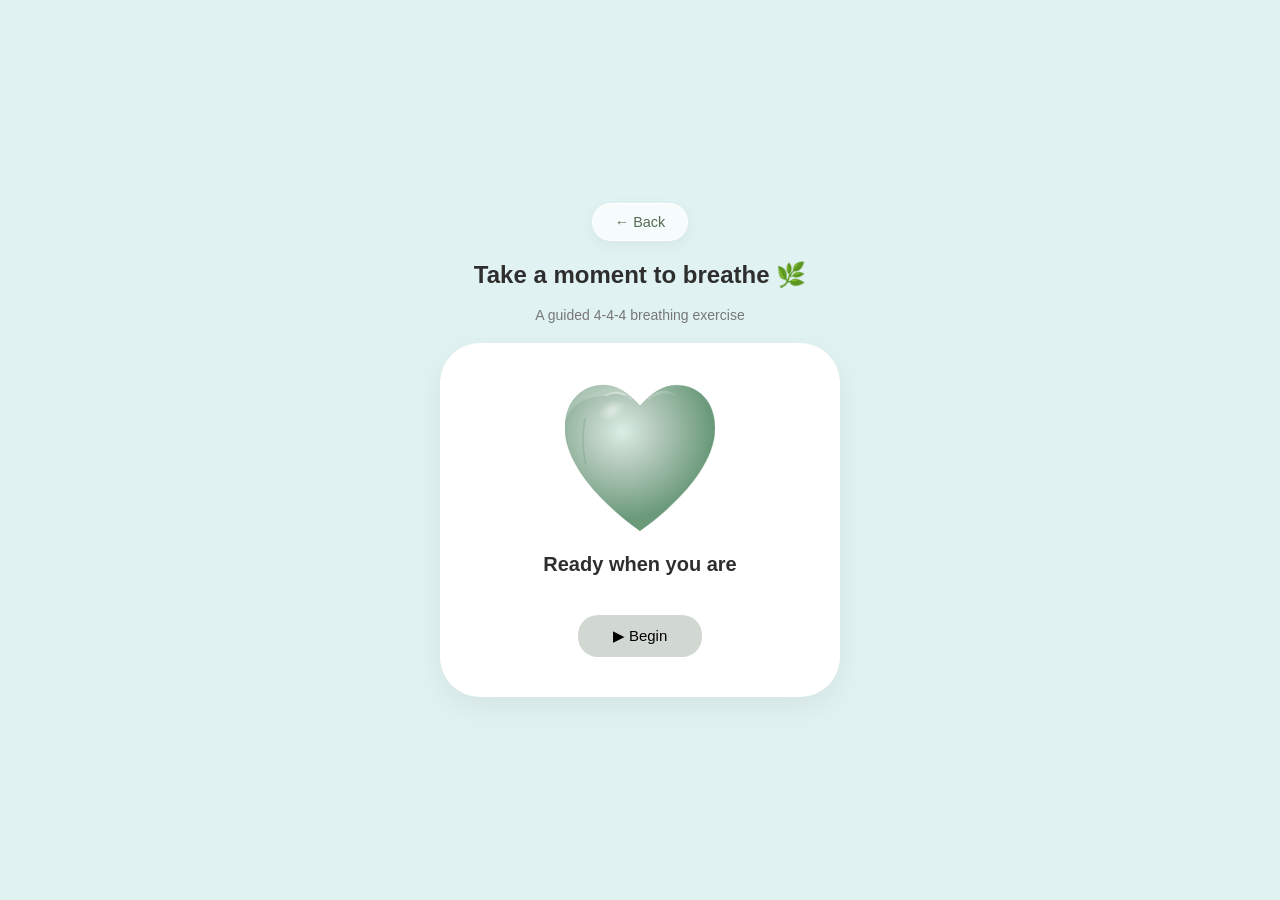
==== breathe.html @ 9f6242a8 "Add files via upload" ====
<!DOCTYPE html>
<html lang="en">
<head>
    <link rel="stylesheet" href="bottomnav.css">
    <meta charset="UTF-8">
    <meta name="viewport" content="width=device-width, initial-scale=1.0">
    <title>Breathe | Solace</title>
    <style>
        * { margin: 0; padding: 0; box-sizing: border-box; }

        body {
            font-family: 'Poppins', sans-serif;
            background-color: #E0F2F1;
        }

        .breathe-container {
            display: flex;
            flex-direction: column;
            align-items: center;
            justify-content: center;
            min-height: 100vh;
            padding: 20px;
        }

       .top-nav {
    display: flex;
    justify-content: center;
    width: 100%;
    max-width: 400px;
    margin-bottom: 20px;
}
        .back-btn {
            display: inline-flex;
            align-items: center;
            justify-content: center;
            background: rgba(255, 255, 255, 0.7);
            backdrop-filter: blur(8px);
            -webkit-backdrop-filter: blur(8px);
            color: #556B55;
            padding: 10px 22px;
            border-radius: 50px;
            border: 1px solid rgba(255, 255, 255, 0.8);
            font-family: 'Poppins', sans-serif;
            font-size: 0.9rem;
            font-weight: 500;
            text-decoration: none;
            box-shadow: 0 4px 15px rgba(0, 0, 0, 0.05);
            transition: all 0.3s ease;
        }

        .back-btn:hover {
            background: white;
            transform: translateX(-5px);
            box-shadow: 0 6px 20px rgba(0, 0, 0, 0.1);
        }

        .breathe-header {
            text-align: center;
            margin-bottom: 20px;
        }

        .breathe-header h1 {
            font-size: 24px;
            color: #2e2e2e;
        }

        .breathe-header p {
            font-size: 14px;
            color: #777;
        }

        .breathing-card {
            background: white;
            padding: 40px 20px;
            border-radius: 40px;
            width: 90%;
            max-width: 400px;
            display: flex;
            flex-direction: column;
            align-items: center;
            box-shadow: 0 10px 30px rgba(0,0,0,0.06);
        }

        .heart-wrapper {
            width: 150px;
            height: 150px;
            display: flex;
            justify-content: center;
            align-items: center;
            margin-bottom: 20px;
        }

        .heart-animate {
            width: 150px;
            height: 150px;
            display: flex;
            justify-content: center;
            align-items: center;
            transform-origin: 50% 50%;
        }

        .heart-svg {
            width: 100%;
            height: 100%;
            display: block;
        }

        @keyframes breatheHeart {
            0%   { transform: scale(1);    }
            33%  { transform: scale(1.35); }
            66%  { transform: scale(1.35); }
            100% { transform: scale(1);    }
        }

        .heart-active {
            animation: breatheHeart 12s ease-in-out infinite;
        }

        #instruction-text {
            font-size: 20px;
            color: #2e2e2e;
            margin-bottom: 10px;
            min-height: 32px;
        }

        .begin-btn {
            background: #D1D8D1;
            border: none;
            padding: 12px 35px;
            border-radius: 20px;
            font-family: 'Poppins', sans-serif;
            font-size: 15px;
            cursor: pointer;
            margin-top: 20px;
            transition: background 0.3s;
        }

        .begin-btn:hover {
            background: #B2C8BA;
            color: white;
        }
    </style>
</head>
<body>
    <div class="breathe-container">

        <nav class="top-nav">
            <a href="dashboard.html" class="back-btn">← Back</a>
        </nav>

        <header class="breathe-header">
            <h1>Take a moment to breathe 🌿</h1>
            <br>
            <p>A guided 4-4-4 breathing exercise</p>
        </header>

        <main class="breathing-card">
            <div class="heart-wrapper">
                <div id="breathingHeart" class="heart-animate">
                    <svg class="heart-svg" viewBox="48 30 204 198" xmlns="http://www.w3.org/2000/svg">
                        <defs>
                            <radialGradient id="heartGrad" cx="38%" cy="32%" r="60%">
                                <stop offset="0%" stop-color="#daeee3"/>
                                <stop offset="40%" stop-color="#B2C8BA"/>
                                <stop offset="100%" stop-color="#6a9a7a"/>
                            </radialGradient>
                            <radialGradient id="shineGrad" cx="50%" cy="50%" r="50%">
                                <stop offset="0%" stop-color="white" stop-opacity="0.7"/>
                                <stop offset="100%" stop-color="white" stop-opacity="0"/>
                            </radialGradient>
                        </defs>
                        <path d="M150,228 C150,228 48,160 48,88 C48,53 70,30 100,30 C118,30 134,40 150,58 C166,40 182,30 200,30 C230,30 252,53 252,88 C252,160 150,228 150,228 Z" fill="url(#heartGrad)"/>
                        <path d="M150,228 C150,228 48,160 48,88 C48,53 70,30 100,30 C118,30 134,40 150,58 C166,40 182,30 200,30 C230,30 252,53 252,88 C252,160 150,228 150,228 Z" fill="none" stroke="#5a8a6a" stroke-width="1" opacity="0.4"/>
                        <path d="M100,45 C112,38 126,40 138,50 C143,44 147,39 150,36 C153,39 157,44 162,50 C174,40 188,38 200,45 C182,30 166,40 150,58 C134,40 118,30 100,30 C70,30 48,53 48,88 C48,66 65,46 100,45 Z" fill="white" opacity="0.18"/>
                        <ellipse cx="112" cy="64" rx="20" ry="13" fill="url(#shineGrad)" opacity="0.7" transform="rotate(-25,112,64)"/>
                        <path d="M75,76 C72,93 70,113 76,136" fill="none" stroke="#6a9a7a" stroke-width="2.5" stroke-linecap="round" opacity="0.3"/>
                        <path d="M103,44 C111,40 120,39 129,43" fill="none" stroke="white" stroke-width="2" stroke-linecap="round" opacity="0.45"/>
                    </svg>
                </div>
            </div>
            <h2 id="instruction-text">Ready when you are</h2>
            <button id="startBreathe" class="begin-btn">▶ Begin</button>
        </main>

    </div>

    <script>
        const heart = document.getElementById('breathingHeart');
        const btn = document.getElementById('startBreathe');
        const text = document.getElementById('instruction-text');

        const phases = [
            { label: 'Inhale...', duration: 4000 },
            { label: 'Hold...', duration: 4000 },
            { label: 'Exhale...', duration: 4000 },
        ];

        let running = false;
        let phaseIndex = 0;
        let timer = null;

        function runPhase() {
            const phase = phases[phaseIndex];
            text.textContent = phase.label;
            clearTimeout(timer);
            timer = setTimeout(() => {
                phaseIndex = (phaseIndex + 1) % phases.length;
                runPhase();
            }, phase.duration);
        }

        btn.addEventListener('click', () => {
            if (!running) {
                running = true;
                btn.textContent = 'Stop';
                heart.classList.add('heart-active');
                phaseIndex = 0;
                runPhase();
            } else {
                running = false;
                btn.textContent = '▶ Begin';
                heart.classList.remove('heart-active');
                text.textContent = 'Ready when you are';
                clearTimeout(timer);
            }
        });
    </script>

</body>
</html>
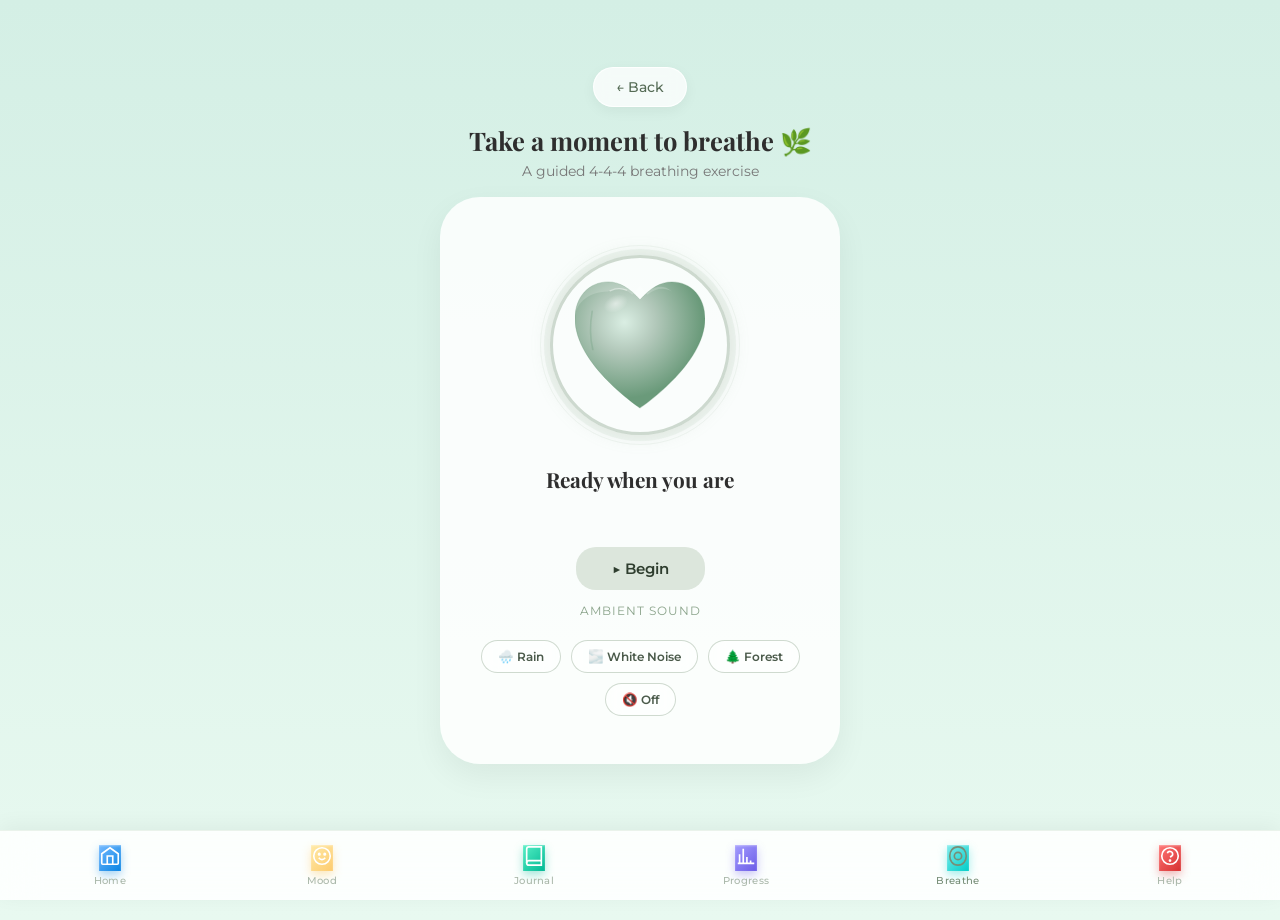
==== commit dea17cd0: "Add files via upload" ====
--- a/breathe.html
+++ b/breathe.html
@@ -1,230 +1,369 @@
-<!DOCTYPE html>
-<html lang="en">
-<head>
-    <link rel="stylesheet" href="bottomnav.css">
-    <meta charset="UTF-8">
-    <meta name="viewport" content="width=device-width, initial-scale=1.0">
-    <title>Breathe | Solace</title>
-    <style>
-        * { margin: 0; padding: 0; box-sizing: border-box; }
-
-        body {
-            font-family: 'Poppins', sans-serif;
-            background-color: #E0F2F1;
-        }
-
-        .breathe-container {
-            display: flex;
-            flex-direction: column;
-            align-items: center;
-            justify-content: center;
-            min-height: 100vh;
-            padding: 20px;
-        }
-
-       .top-nav {
-    display: flex;
-    justify-content: center;
-    width: 100%;
-    max-width: 400px;
-    margin-bottom: 20px;
-}
-        .back-btn {
-            display: inline-flex;
-            align-items: center;
-            justify-content: center;
-            background: rgba(255, 255, 255, 0.7);
-            backdrop-filter: blur(8px);
-            -webkit-backdrop-filter: blur(8px);
-            color: #556B55;
-            padding: 10px 22px;
-            border-radius: 50px;
-            border: 1px solid rgba(255, 255, 255, 0.8);
-            font-family: 'Poppins', sans-serif;
-            font-size: 0.9rem;
-            font-weight: 500;
-            text-decoration: none;
-            box-shadow: 0 4px 15px rgba(0, 0, 0, 0.05);
-            transition: all 0.3s ease;
-        }
-
-        .back-btn:hover {
-            background: white;
-            transform: translateX(-5px);
-            box-shadow: 0 6px 20px rgba(0, 0, 0, 0.1);
-        }
-
-        .breathe-header {
-            text-align: center;
-            margin-bottom: 20px;
-        }
-
-        .breathe-header h1 {
-            font-size: 24px;
-            color: #2e2e2e;
-        }
-
-        .breathe-header p {
-            font-size: 14px;
-            color: #777;
-        }
-
-        .breathing-card {
-            background: white;
-            padding: 40px 20px;
-            border-radius: 40px;
-            width: 90%;
-            max-width: 400px;
-            display: flex;
-            flex-direction: column;
-            align-items: center;
-            box-shadow: 0 10px 30px rgba(0,0,0,0.06);
-        }
-
-        .heart-wrapper {
-            width: 150px;
-            height: 150px;
-            display: flex;
-            justify-content: center;
-            align-items: center;
-            margin-bottom: 20px;
-        }
-
-        .heart-animate {
-            width: 150px;
-            height: 150px;
-            display: flex;
-            justify-content: center;
-            align-items: center;
-            transform-origin: 50% 50%;
-        }
-
-        .heart-svg {
-            width: 100%;
-            height: 100%;
-            display: block;
-        }
-
-        @keyframes breatheHeart {
-            0%   { transform: scale(1);    }
-            33%  { transform: scale(1.35); }
-            66%  { transform: scale(1.35); }
-            100% { transform: scale(1);    }
-        }
-
-        .heart-active {
-            animation: breatheHeart 12s ease-in-out infinite;
-        }
-
-        #instruction-text {
-            font-size: 20px;
-            color: #2e2e2e;
-            margin-bottom: 10px;
-            min-height: 32px;
-        }
-
-        .begin-btn {
-            background: #D1D8D1;
-            border: none;
-            padding: 12px 35px;
-            border-radius: 20px;
-            font-family: 'Poppins', sans-serif;
-            font-size: 15px;
-            cursor: pointer;
-            margin-top: 20px;
-            transition: background 0.3s;
-        }
-
-        .begin-btn:hover {
-            background: #B2C8BA;
-            color: white;
-        }
-    </style>
-</head>
-<body>
-    <div class="breathe-container">
-
-        <nav class="top-nav">
-            <a href="dashboard.html" class="back-btn">← Back</a>
-        </nav>
-
-        <header class="breathe-header">
-            <h1>Take a moment to breathe 🌿</h1>
-            <br>
-            <p>A guided 4-4-4 breathing exercise</p>
-        </header>
-
-        <main class="breathing-card">
-            <div class="heart-wrapper">
-                <div id="breathingHeart" class="heart-animate">
-                    <svg class="heart-svg" viewBox="48 30 204 198" xmlns="http://www.w3.org/2000/svg">
-                        <defs>
-                            <radialGradient id="heartGrad" cx="38%" cy="32%" r="60%">
-                                <stop offset="0%" stop-color="#daeee3"/>
-                                <stop offset="40%" stop-color="#B2C8BA"/>
-                                <stop offset="100%" stop-color="#6a9a7a"/>
-                            </radialGradient>
-                            <radialGradient id="shineGrad" cx="50%" cy="50%" r="50%">
-                                <stop offset="0%" stop-color="white" stop-opacity="0.7"/>
-                                <stop offset="100%" stop-color="white" stop-opacity="0"/>
-                            </radialGradient>
-                        </defs>
-                        <path d="M150,228 C150,228 48,160 48,88 C48,53 70,30 100,30 C118,30 134,40 150,58 C166,40 182,30 200,30 C230,30 252,53 252,88 C252,160 150,228 150,228 Z" fill="url(#heartGrad)"/>
-                        <path d="M150,228 C150,228 48,160 48,88 C48,53 70,30 100,30 C118,30 134,40 150,58 C166,40 182,30 200,30 C230,30 252,53 252,88 C252,160 150,228 150,228 Z" fill="none" stroke="#5a8a6a" stroke-width="1" opacity="0.4"/>
-                        <path d="M100,45 C112,38 126,40 138,50 C143,44 147,39 150,36 C153,39 157,44 162,50 C174,40 188,38 200,45 C182,30 166,40 150,58 C134,40 118,30 100,30 C70,30 48,53 48,88 C48,66 65,46 100,45 Z" fill="white" opacity="0.18"/>
-                        <ellipse cx="112" cy="64" rx="20" ry="13" fill="url(#shineGrad)" opacity="0.7" transform="rotate(-25,112,64)"/>
-                        <path d="M75,76 C72,93 70,113 76,136" fill="none" stroke="#6a9a7a" stroke-width="2.5" stroke-linecap="round" opacity="0.3"/>
-                        <path d="M103,44 C111,40 120,39 129,43" fill="none" stroke="white" stroke-width="2" stroke-linecap="round" opacity="0.45"/>
-                    </svg>
-                </div>
-            </div>
-            <h2 id="instruction-text">Ready when you are</h2>
-            <button id="startBreathe" class="begin-btn">▶ Begin</button>
-        </main>
-
-    </div>
-
-    <script>
-        const heart = document.getElementById('breathingHeart');
-        const btn = document.getElementById('startBreathe');
-        const text = document.getElementById('instruction-text');
-
-        const phases = [
-            { label: 'Inhale...', duration: 4000 },
-            { label: 'Hold...', duration: 4000 },
-            { label: 'Exhale...', duration: 4000 },
-        ];
-
-        let running = false;
-        let phaseIndex = 0;
-        let timer = null;
-
-        function runPhase() {
-            const phase = phases[phaseIndex];
-            text.textContent = phase.label;
-            clearTimeout(timer);
-            timer = setTimeout(() => {
-                phaseIndex = (phaseIndex + 1) % phases.length;
-                runPhase();
-            }, phase.duration);
-        }
-
-        btn.addEventListener('click', () => {
-            if (!running) {
-                running = true;
-                btn.textContent = 'Stop';
-                heart.classList.add('heart-active');
-                phaseIndex = 0;
-                runPhase();
-            } else {
-                running = false;
-                btn.textContent = '▶ Begin';
-                heart.classList.remove('heart-active');
-                text.textContent = 'Ready when you are';
-                clearTimeout(timer);
-            }
-        });
-    </script>
-
-</body>
+<!DOCTYPE html>
+<html lang="en">
+<head>
+  <meta charset="UTF-8">
+  <meta name="viewport" content="width=device-width, initial-scale=1.0, viewport-fit=cover">
+  <title>Solace | Breathe</title>
+  <link href="https://fonts.googleapis.com/css2?family=Playfair+Display:ital,wght@0,400;1,400&family=Montserrat:wght@400;500;600&display=swap" rel="stylesheet">
+  <link rel="stylesheet" href="style.css">
+  <link rel="stylesheet" href="bottomnav.css">
+  <style>
+    /* Breathing Ring */
+    .heart-wrapper {
+      position: relative;
+      width: 200px;
+      height: 200px;
+      display: flex;
+      align-items: center;
+      justify-content: center;
+      margin-bottom: 20px;
+    }
+
+    .breathing-ring {
+      position: absolute;
+      top: 50%;
+      left: 50%;
+      transform: translate(-50%, -50%) scale(1);
+      width: 180px;
+      height: 180px;
+      border-radius: 50%;
+      border: 3px solid rgba(138, 163, 138, 0.4);
+      box-shadow: 0 0 0 6px rgba(138, 163, 138, 0.1), 0 0 20px rgba(138, 163, 138, 0.2);
+      transition: transform 4s ease-in-out, border-color 4s ease-in-out, box-shadow 4s ease-in-out;
+      pointer-events: none;
+    }
+
+    .breathing-ring-2 {
+      position: absolute;
+      top: 50%;
+      left: 50%;
+      transform: translate(-50%, -50%) scale(1);
+      width: 200px;
+      height: 200px;
+      border-radius: 50%;
+      border: 1.5px solid rgba(138, 163, 138, 0.2);
+      transition: transform 4s ease-in-out, opacity 4s ease-in-out;
+      pointer-events: none;
+      opacity: 0.5;
+    }
+
+    .ring-inhale { transform: translate(-50%, -50%) scale(1.35) !important; border-color: rgba(85, 239, 196, 0.7) !important; box-shadow: 0 0 0 8px rgba(85, 239, 196, 0.1), 0 0 35px rgba(85, 239, 196, 0.3) !important; }
+    .ring-2-inhale { transform: translate(-50%, -50%) scale(1.55) !important; opacity: 0.15 !important; }
+    .ring-hold { transform: translate(-50%, -50%) scale(1.35) !important; border-color: rgba(116, 185, 255, 0.7) !important; box-shadow: 0 0 0 8px rgba(116, 185, 255, 0.1), 0 0 35px rgba(116, 185, 255, 0.3) !important; }
+    .ring-2-hold { transform: translate(-50%, -50%) scale(1.55) !important; opacity: 0.15 !important; }
+    .ring-exhale { transform: translate(-50%, -50%) scale(1) !important; border-color: rgba(138, 163, 138, 0.4) !important; box-shadow: 0 0 0 6px rgba(138, 163, 138, 0.1), 0 0 20px rgba(138, 163, 138, 0.2) !important; }
+    .ring-2-exhale { transform: translate(-50%, -50%) scale(1) !important; opacity: 0.5 !important; }
+
+    .heart-animate {
+      position: relative;
+      z-index: 2;
+      width: 130px;
+      height: 130px;
+      display: flex;
+      justify-content: center;
+      align-items: center;
+      transform-origin: 50% 50%;
+    }
+
+    #instruction-text { transition: color 1s ease; }
+    .phase-inhale { color: #00B894; }
+    .phase-hold   { color: #0984E3; }
+    .phase-exhale { color: #8AA38A; }
+
+    .countdown {
+      font-family: 'Montserrat', sans-serif;
+      font-size: 1rem;
+      font-weight: 700;
+      color: #8AA38A;
+      letter-spacing: 2px;
+      margin-top: 4px;
+      min-height: 24px;
+      transition: color 1s ease;
+    }
+
+    /* Sound Toggle */
+    .sound-controls {
+      display: flex;
+      gap: 10px;
+      margin-top: 16px;
+      justify-content: center;
+      flex-wrap: wrap;
+    }
+
+    .sound-btn {
+      display: flex;
+      align-items: center;
+      gap: 6px;
+      padding: 8px 16px;
+      border-radius: 50px;
+      border: 1.5px solid rgba(138, 163, 138, 0.4);
+      background: rgba(255, 255, 255, 0.5);
+      backdrop-filter: blur(8px);
+      font-family: 'Montserrat', sans-serif;
+      font-size: 0.78rem;
+      font-weight: 600;
+      color: #4a5a4a;
+      cursor: pointer;
+      transition: all 0.3s ease;
+    }
+
+    .sound-btn:hover {
+      background: rgba(138, 163, 138, 0.15);
+      border-color: #8AA38A;
+    }
+
+    .sound-btn.active {
+      background: rgba(138, 163, 138, 0.25);
+      border-color: #8AA38A;
+      color: #2F3E2F;
+      box-shadow: 0 3px 10px rgba(138, 163, 138, 0.3);
+    }
+
+    .sound-label {
+      font-family: 'Montserrat', sans-serif;
+      font-size: 0.72rem;
+      color: #8AA38A;
+      text-transform: uppercase;
+      letter-spacing: 1px;
+      margin-top: 14px;
+      margin-bottom: 6px;
+    }
+  </style>
+</head>
+<body class="breathe-page-body">
+
+  <div class="breathe-container">
+
+    <nav class="top-nav">
+      <a href="dashboard.html" class="back-btn">← Back</a>
+    </nav>
+
+    <header class="breathe-header">
+      <h1>Take a moment to breathe 🌿</h1>
+      <p>A guided 4-4-4 breathing exercise</p>
+    </header>
+
+    <main class="breathing-card">
+      <div class="heart-wrapper">
+        <div class="breathing-ring-2" id="breathingRing2"></div>
+        <div class="breathing-ring" id="breathingRing"></div>
+        <div id="breathingHeart" class="heart-animate">
+          <svg class="heart-svg" viewBox="48 30 204 198" xmlns="http://www.w3.org/2000/svg">
+            <defs>
+              <radialGradient id="heartGrad" cx="38%" cy="32%" r="60%">
+                <stop offset="0%" stop-color="#daeee3"/>
+                <stop offset="40%" stop-color="#B2C8BA"/>
+                <stop offset="100%" stop-color="#6a9a7a"/>
+              </radialGradient>
+              <radialGradient id="shineGrad" cx="50%" cy="50%" r="50%">
+                <stop offset="0%" stop-color="white" stop-opacity="0.7"/>
+                <stop offset="100%" stop-color="white" stop-opacity="0"/>
+              </radialGradient>
+            </defs>
+            <path d="M150,228 C150,228 48,160 48,88 C48,53 70,30 100,30 C118,30 134,40 150,58 C166,40 182,30 200,30 C230,30 252,53 252,88 C252,160 150,228 150,228 Z" fill="url(#heartGrad)"/>
+            <path d="M150,228 C150,228 48,160 48,88 C48,53 70,30 100,30 C118,30 134,40 150,58 C166,40 182,30 200,30 C230,30 252,53 252,88 C252,160 150,228 150,228 Z" fill="none" stroke="#5a8a6a" stroke-width="1" opacity="0.4"/>
+            <path d="M100,45 C112,38 126,40 138,50 C143,44 147,39 150,36 C153,39 157,44 162,50 C174,40 188,38 200,45 C182,30 166,40 150,58 C134,40 118,30 100,30 C70,30 48,53 48,88 C48,66 65,46 100,45 Z" fill="white" opacity="0.18"/>
+            <ellipse cx="112" cy="64" rx="20" ry="13" fill="url(#shineGrad)" opacity="0.7" transform="rotate(-25,112,64)"/>
+            <path d="M75,76 C72,93 70,113 76,136" fill="none" stroke="#6a9a7a" stroke-width="2.5" stroke-linecap="round" opacity="0.3"/>
+            <path d="M103,44 C111,40 120,39 129,43" fill="none" stroke="white" stroke-width="2" stroke-linecap="round" opacity="0.45"/>
+          </svg>
+        </div>
+      </div>
+
+      <h2 id="instruction-text">Ready when you are</h2>
+      <p class="countdown" id="countdownText"></p>
+      <button id="startBreathe" class="begin-btn">▶ Begin</button>
+
+      <!-- Sound Controls -->
+      <p class="sound-label">Ambient Sound</p>
+      <div class="sound-controls">
+        <button class="sound-btn" id="btnRain" onclick="toggleSound('rain')">🌧️ Rain</button>
+        <button class="sound-btn" id="btnWhite" onclick="toggleSound('white')">🌫️ White Noise</button>
+        <button class="sound-btn" id="btnForest" onclick="toggleSound('forest')">🌲 Forest</button>
+        <button class="sound-btn" id="btnOff" onclick="toggleSound('off')">🔇 Off</button>
+      </div>
+    </main>
+
+  </div>
+
+  <script>
+    const heart     = document.getElementById('breathingHeart');
+    const ring      = document.getElementById('breathingRing');
+    const ring2     = document.getElementById('breathingRing2');
+    const btn       = document.getElementById('startBreathe');
+    const text      = document.getElementById('instruction-text');
+    const countdown = document.getElementById('countdownText');
+
+    const phases = [
+      { label: 'Inhale...', duration: 4000, seconds: 4, ringClass: 'ring-inhale', ring2Class: 'ring-2-inhale', textClass: 'phase-inhale' },
+      { label: 'Hold...',   duration: 4000, seconds: 4, ringClass: 'ring-hold',   ring2Class: 'ring-2-hold',   textClass: 'phase-hold'   },
+      { label: 'Exhale...', duration: 4000, seconds: 4, ringClass: 'ring-exhale', ring2Class: 'ring-2-exhale', textClass: 'phase-exhale' },
+    ];
+
+    let running = false, phaseIndex = 0, timer = null, countTimer = null;
+
+    function clearRingClasses() {
+      ring.classList.remove('ring-inhale', 'ring-hold', 'ring-exhale');
+      ring2.classList.remove('ring-2-inhale', 'ring-2-hold', 'ring-2-exhale');
+      text.classList.remove('phase-inhale', 'phase-hold', 'phase-exhale');
+    }
+
+    function startCountdown(seconds) {
+      let s = seconds;
+      countdown.textContent = s;
+      clearInterval(countTimer);
+      countTimer = setInterval(() => {
+        s--;
+        if (s <= 0) { clearInterval(countTimer); countdown.textContent = ''; }
+        else countdown.textContent = s;
+      }, 1000);
+    }
+
+    function runPhase() {
+      const phase = phases[phaseIndex];
+      clearRingClasses();
+      setTimeout(() => {
+        ring.classList.add(phase.ringClass);
+        ring2.classList.add(phase.ring2Class);
+      }, 50);
+      text.textContent = phase.label;
+      text.classList.add(phase.textClass);
+      startCountdown(phase.seconds);
+      clearTimeout(timer);
+      timer = setTimeout(() => {
+        phaseIndex = (phaseIndex + 1) % phases.length;
+        runPhase();
+      }, phase.duration);
+    }
+
+    btn.addEventListener('click', () => {
+      if (!running) {
+        running = true;
+        btn.textContent = '■ Stop';
+        heart.classList.add('heart-active');
+        phaseIndex = 0;
+        runPhase();
+      } else {
+        running = false;
+        btn.textContent = '▶ Begin';
+        heart.classList.remove('heart-active');
+        clearRingClasses();
+        text.textContent = 'Ready when you are';
+        text.className = '';
+        countdown.textContent = '';
+        clearTimeout(timer);
+        clearInterval(countTimer);
+      }
+    });
+
+    // ── Ambient Sound ──
+    let audioCtx = null;
+    let soundNode = null;
+    let currentSound = 'off';
+
+    function getAudioCtx() {
+      if (!audioCtx) audioCtx = new (window.AudioContext || window.webkitAudioContext)();
+      return audioCtx;
+    }
+
+    function stopSound() {
+      if (soundNode) {
+        soundNode.stop();
+        soundNode = null;
+      }
+    }
+
+    function playRain() {
+      const ctx = getAudioCtx();
+      const bufferSize = 4096;
+      const node = ctx.createScriptProcessor(bufferSize, 1, 1);
+      node.onaudioprocess = (e) => {
+        const out = e.outputBuffer.getChannelData(0);
+        for (let i = 0; i < bufferSize; i++) out[i] = (Math.random() * 2 - 1) * 0.08;
+      };
+      // Low pass filter for soft rain
+      const filter = ctx.createBiquadFilter();
+      filter.type = 'lowpass';
+      filter.frequency.value = 800;
+      node.connect(filter);
+      filter.connect(ctx.destination);
+      node.start = () => {};
+      node.stop = () => { node.disconnect(); filter.disconnect(); };
+      return node;
+    }
+
+    function playWhiteNoise() {
+      const ctx = getAudioCtx();
+      const bufferSize = 4096;
+      const node = ctx.createScriptProcessor(bufferSize, 1, 1);
+      node.onaudioprocess = (e) => {
+        const out = e.outputBuffer.getChannelData(0);
+        for (let i = 0; i < bufferSize; i++) out[i] = (Math.random() * 2 - 1) * 0.12;
+      };
+      node.connect(ctx.destination);
+      node.start = () => {};
+      node.stop = () => { node.disconnect(); };
+      return node;
+    }
+
+    function playForest() {
+      const ctx = getAudioCtx();
+      const bufferSize = 4096;
+      const node = ctx.createScriptProcessor(bufferSize, 1, 1);
+      // Forest = filtered brown noise (deeper, warmer)
+      let lastOut = 0;
+      node.onaudioprocess = (e) => {
+        const out = e.outputBuffer.getChannelData(0);
+        for (let i = 0; i < bufferSize; i++) {
+          const white = Math.random() * 2 - 1;
+          lastOut = (lastOut + 0.02 * white) / 1.02;
+          out[i] = lastOut * 3.5 * 0.15;
+        }
+      };
+      const filter = ctx.createBiquadFilter();
+      filter.type = 'bandpass';
+      filter.frequency.value = 400;
+      filter.Q.value = 0.5;
+      node.connect(filter);
+      filter.connect(ctx.destination);
+      node.start = () => {};
+      node.stop = () => { node.disconnect(); filter.disconnect(); };
+      return node;
+    }
+
+    function toggleSound(type) {
+      // Update button styles
+      document.querySelectorAll('.sound-btn').forEach(b => b.classList.remove('active'));
+      document.getElementById('btn' + type.charAt(0).toUpperCase() + type.slice(1))?.classList.add('active');
+
+      stopSound();
+      currentSound = type;
+
+      if (type === 'rain')  soundNode = playRain();
+      if (type === 'white') soundNode = playWhiteNoise();
+      if (type === 'forest') soundNode = playForest();
+    }
+  </script>
+
+  <script src="script.js"></script>
+  <script>
+    function makeBubble() {
+      const b = document.createElement('div');
+      b.className = 'bubble';
+      const size = Math.random() * 60 + 15;
+      const duration = Math.random() * 12 + 8;
+      const colorDur = Math.random() * 8 + 6;
+      b.style.width = size + 'px';
+      b.style.height = size + 'px';
+      b.style.left = (Math.random() * 100) + '%';
+      b.style.bottom = '-' + size + 'px';
+      b.style.animationDuration = duration + 's, ' + colorDur + 's';
+      b.style.animationDelay = (Math.random() * 3) + 's, 0s';
+      document.body.appendChild(b);
+      setTimeout(() => b.remove(), (duration + 4) * 1000);
+    }
+    for (let i = 0; i < 15; i++) setTimeout(makeBubble, i * 400);
+    setInterval(makeBubble, 1200);
+  </script>
+</body>
 </html>
--- a/style.css
+++ b/style.css
@@ -0,0 +1,1497 @@
+/* =========================================
+   SOLACE - UNIFIED RESPONSIVE STYLESHEET
+   ========================================= */
+
+@import url('https://fonts.googleapis.com/css2?family=Playfair+Display:ital,wght@0,400;0,600;1,400;1,600&family=Montserrat:wght@300;400;500;600;700&family=Bellefair&display=swap');
+
+/* --- CSS VARIABLES --- */
+:root {
+  --bg-grad: linear-gradient(180deg, #AEE7FF 0%, #E8F9EE 100%);
+  --sage: #778E77;
+  --sage-dark: #556B2F;
+  --sage-light: #DCE6DC;
+  --brown: #6b401b;
+  --charcoal: #2F3E2F;
+  --muted: #7A8B7A;
+  --white-glass: rgba(255,255,255,0.45);
+  --white-glass-strong: rgba(255,255,255,0.7);
+  --radius-card: 28px;
+  --radius-pill: 50px;
+  --shadow-soft: 0 15px 35px rgba(0,0,0,0.06);
+  --shadow-card: 0 8px 24px rgba(0,0,0,0.05);
+  --font-display: 'Playfair Display', Georgia, serif;
+  --font-body: 'Montserrat', sans-serif;
+  --nav-height: 70px;
+}
+
+/* --- RESET --- */
+*, *::before, *::after {
+  margin: 0;
+  padding: 0;
+  box-sizing: border-box;
+}
+
+html {
+  scroll-behavior: smooth;
+}
+
+html, body {
+  min-height: 100%;
+  font-family: var(--font-body);
+}
+
+body {
+  background: var(--bg-grad);
+  background-attachment: fixed;
+  min-height: 100vh;
+  display: flex;
+  flex-direction: column;
+  align-items: center;
+  padding-bottom: calc(var(--nav-height) + 20px);
+}
+
+img { max-width: 100%; height: auto; }
+a { text-decoration: none; }
+button { font-family: var(--font-body); }
+
+/* =========================================
+   LANDING PAGE
+   ========================================= */
+.landing-body {
+  justify-content: flex-start;
+  padding-top: 30px;
+}
+
+.logo {
+  width: min(260px, 70vw);
+  height: auto;
+  display: block;
+  margin: 0 auto;
+}
+
+.tagline {
+  font-family: var(--font-body);
+  font-size: 0.85rem;
+  letter-spacing: 4px;
+  color: #777;
+  text-align: center;
+  margin-top: 6px;
+  font-weight: 400;
+  text-transform: uppercase;
+}
+
+.glass-card {
+  width: min(90%, 420px);
+  margin-top: 24px;
+  padding: clamp(24px, 5vw, 44px);
+  background: var(--white-glass);
+  backdrop-filter: blur(16px);
+  -webkit-backdrop-filter: blur(16px);
+  border-radius: var(--radius-card);
+  border: 1px solid rgba(255,255,255,0.55);
+  box-shadow: var(--shadow-soft);
+  text-align: center;
+  color: #444;
+}
+
+.glass-card h2 {
+  font-family: var(--font-display);
+  font-style: italic;
+  font-size: clamp(1.4rem, 4vw, 1.9rem);
+  color: var(--brown);
+  margin-bottom: 10px;
+}
+
+.description {
+  font-family: var(--font-body);
+  font-weight: 300;
+  font-style: italic;
+  color: #8d6e63;
+  font-size: 0.95rem;
+  line-height: 1.6;
+  margin-top: 8px;
+}
+
+.date-display {
+  font-family: var(--font-body);
+  font-size: 0.8rem;
+  color: var(--brown);
+  opacity: 0.7;
+  margin: 12px 0 6px;
+  text-transform: uppercase;
+  letter-spacing: 1.5px;
+  font-weight: 500;
+}
+
+.question {
+  font-family: var(--font-body);
+  font-weight: 500;
+  color: #444;
+  font-size: 1.05rem;
+  margin: 18px 0 12px;
+}
+
+#user-name-input {
+  background: rgba(255,255,255,0.55);
+  border: 1.5px solid rgba(255,255,255,0.75);
+  border-radius: var(--radius-pill);
+  padding: 11px 20px;
+  font-family: var(--font-body);
+  font-weight: 500;
+  color: var(--charcoal);
+  outline: none;
+  width: min(220px, 80%);
+  text-align: center;
+  font-size: 0.95rem;
+  transition: border 0.2s, box-shadow 0.2s;
+}
+
+#user-name-input:focus {
+  border-color: var(--sage);
+  box-shadow: 0 0 0 3px rgba(119,142,119,0.15);
+}
+
+.start-btn {
+  background-color: var(--sage);
+  color: #fff;
+  border: none;
+  padding: 12px 28px;
+  border-radius: var(--radius-pill);
+  cursor: pointer;
+  font-family: var(--font-body);
+  font-weight: 600;
+  font-size: 0.95rem;
+  letter-spacing: 0.5px;
+  transition: background 0.25s, transform 0.2s;
+  margin-top: 8px;
+}
+
+.start-btn:hover {
+  background-color: var(--sage-dark);
+  transform: translateY(-2px);
+}
+
+/* =========================================
+   FLOATING HELP BUTTON
+   ========================================= */
+.floating-help-circle {
+  position: fixed;
+  bottom: calc(var(--nav-height) + 16px);
+  right: 20px;
+  z-index: 9999;
+  width: 48px;
+  height: 48px;
+  display: flex;
+  align-items: center;
+  justify-content: center;
+  background-color: #E57373;
+  color: white;
+  border-radius: 50%;
+  box-shadow: 0 4px 14px rgba(229,115,115,0.45);
+  transition: all 0.3s ease;
+}
+
+.floating-help-circle .material-symbols-outlined {
+  font-size: 22px;
+  font-variation-settings: 'FILL' 1, 'wght' 400;
+}
+
+.floating-help-circle:hover {
+  transform: scale(1.1);
+  background-color: #EF5350;
+}
+
+/* On landing page (no nav), position at bottom */
+.landing-body .floating-help-circle {
+  bottom: 20px;
+}
+
+/* =========================================
+   DASHBOARD
+   ========================================= */
+.dashboard-body {
+  justify-content: flex-start;
+  align-items: center;
+  padding-top: clamp(20px, 4vw, 40px);
+}
+
+.logo-dashboard {
+  width: min(200px, 55vw);
+  margin-bottom: 4px;
+}
+
+.date-text {
+  font-family: var(--font-body);
+  font-size: 0.75rem;
+  color: var(--brown);
+  text-transform: uppercase;
+  letter-spacing: 2px;
+  margin-bottom: 6px;
+  opacity: 0.75;
+}
+
+#welcome-msg {
+    font-family: 'Great Vibes', cursive;
+    font-style: normal;
+    font-weight: 800;
+    color: #6B705C;
+    font-size: 2.2rem;
+}
+
+.dashboard-body .description {
+  font-size: 0.9rem;
+  text-align: center;
+  margin: 0 16px 8px;
+  max-width: 380px;
+}
+
+.back-link {
+  display: inline-block;
+  font-family: var(--font-body);
+  font-size: 0.78rem;
+  font-weight: 600;
+  color: var(--sage);
+  background: var(--white-glass-strong);
+  backdrop-filter: blur(8px);
+  padding: 7px 18px;
+  border-radius: var(--radius-pill);
+  letter-spacing: 1px;
+  text-transform: uppercase;
+  margin: 6px 0 14px;
+  transition: all 0.25s;
+  border: 1px solid rgba(255,255,255,0.6);
+}
+
+.back-link:hover {
+  background: #fff;
+  transform: translateY(-2px);
+  color: var(--charcoal);
+}
+
+.dashboard-body .glass-card {
+  width: calc(100% - 32px);
+  max-width: 700px;
+  padding: 20px 16px;
+  position: relative;
+  overflow: hidden;
+  box-sizing: border-box;
+}
+
+
+/* Affirmation */
+.affirmation-container {
+  text-align: center;
+  margin-bottom: 20px;
+}
+
+.affirmation-label {
+  font-family: var(--font-body);
+  font-size: 0.65rem;
+  font-weight: 700;
+  color: var(--sage);
+  letter-spacing: 2.5px;
+  text-transform: uppercase;
+  display: block;
+  margin-bottom: 8px;
+}
+
+.affirmation-row {
+  display: flex;
+  flex-direction: row;
+  align-items: center;
+  justify-content: center;
+  gap: 8px;
+  flex-wrap: wrap;
+}
+
+#affirmation-quote {
+  font-family: var(--font-display);
+  font-size: clamp(0.85rem, 2.5vw, 1rem);
+  font-style: italic;
+  color: var(--charcoal);
+  font-weight: 400;
+}
+
+.refresh-icon-btn {
+  background-color: var(--sage-light);
+  color: var(--charcoal);
+  width: 32px;
+  height: 32px;
+  border-radius: 50%;
+  border: none;
+  cursor: pointer;
+  display: flex;
+  align-items: center;
+  justify-content: center;
+  font-size: 1rem;
+  transition: all 0.3s ease;
+  flex-shrink: 0;
+}
+
+.refresh-icon-btn:hover {
+  background-color: #C2D1C2;
+  transform: rotate(60deg);
+}
+
+/* Check-in section */
+.check-in-section {
+  width: 100%;
+  margin-top: 10px;
+}
+
+.check-in-header {
+  display: flex;
+  justify-content: space-between;
+  align-items: flex-end;
+  margin-bottom: 16px;
+  flex-wrap: wrap;
+  gap: 6px;
+}
+
+.check-in-titles h3 {
+  font-family: var(--font-display);
+  font-size: clamp(1.1rem, 3vw, 1.4rem);
+  color: var(--charcoal);
+}
+
+.check-in-titles p {
+  font-family: var(--font-display);
+  font-style: italic;
+  font-size: 0.85rem;
+  color: var(--muted);
+  margin-top: 3px;
+}
+
+.dashboard-grid {
+  display: grid;
+  grid-template-columns: repeat(2, 1fr);
+  gap: 10px;
+  margin-top: 6px;
+  width: 100%;
+  box-sizing: border-box;
+}
+
+@media (max-width: 380px) {
+  .dashboard-grid {
+    grid-template-columns: 1fr;
+  }
+}
+
+.stat-card {
+  background: rgba(255,255,255,0.6);
+  backdrop-filter: blur(10px);
+  -webkit-backdrop-filter: blur(10px);
+  border-radius: 18px;
+  padding: 14px 12px;
+  display: flex;
+  align-items: center;
+  gap: 8px;
+  transition: all 0.25s ease;
+  border: 1px solid rgba(255,255,255,0.4);
+  width: 100%;
+  min-width: 0;
+  box-sizing: border-box;
+  overflow: hidden;
+}
+
+.stat-card:hover {
+  transform: translateY(-4px);
+  background: rgba(255,255,255,0.82);
+  box-shadow: 0 10px 24px rgba(0,0,0,0.06);
+}
+
+.card-icon {
+  width: 42px;
+  height: 42px;
+  border-radius: 12px;
+  display: flex;
+  justify-content: center;
+  align-items: center;
+  font-size: 1.2rem;
+  flex-shrink: 0;
+}
+
+.icon-yellow { background-color: #FEF9E7; }
+.icon-green  { background-color: #E8F6F3; }
+.icon-grey   { background-color: #F2F4F4; }
+.icon-white  { background-color: #FFFFFF; }
+
+.card-content {
+  min-width: 0;
+  flex: 1;
+}
+
+.card-content h3 {
+  font-family: var(--font-display);
+  font-size: 0.9rem;
+  color: var(--charcoal);
+  margin: 0;
+  white-space: normal;
+}
+
+.card-content p {
+  font-family: var(--font-body);
+  font-size: 0.7rem;
+  color: var(--muted);
+  margin: 3px 0 0;
+}
+.arrow {
+  position: absolute;
+  right: 14px;
+  color: #BDC3C7;
+  font-size: 1rem;
+}
+
+/* Dashboard Footer */
+.dashboard-footer {
+  display: flex;
+  flex-direction: column;
+  align-items: flex-start;
+  margin-top: 18px;
+  padding: 0 4px;
+  gap: 4px;
+}
+
+.dashboard-footer p,
+#entryCounter {
+  font-family: var(--font-body);
+  font-size: 0.72rem;
+  color: var(--muted);
+}
+
+.reset-link {
+  background: none;
+  border: none;
+  font-family: var(--font-body);
+  font-size: 0.72rem;
+  color: var(--muted);
+  cursor: pointer;
+  font-weight: 600;
+  transition: color 0.2s;
+}
+
+.reset-link:hover { color: var(--charcoal); }
+
+/* Support FAB */
+.support-link-wrapper {
+  text-decoration: none;
+  position: fixed;
+  bottom: calc(var(--nav-height) + 16px);
+  right: 20px;
+  z-index: 1000;
+}
+
+.support-fab {
+  background-color: #9dbcae;
+  width: 48px;
+  height: 48px;
+  border-radius: 50%;
+  display: flex;
+  align-items: center;
+  justify-content: center;
+  transition: all 0.3s ease;
+  box-shadow: 0 4px 12px rgba(0,0,0,0.12);
+}
+
+.support-link-wrapper:hover .support-fab {
+  transform: translateY(-3px);
+  box-shadow: 0 8px 20px rgba(0,0,0,0.16);
+}
+
+/* =========================================
+   MOOD SCREEN
+   ========================================= */
+.mood-screen-body {
+  justify-content: flex-start;
+  padding-top: clamp(20px, 5vw, 50px);
+}
+
+.page-wrapper {
+  display: flex;
+  justify-content: center;
+  padding: 16px 16px 0;
+  width: 100%;
+}
+
+.mood-screen-body .glass-card {
+  width: min(95%, 560px);
+  margin-top: 16px;
+  padding: clamp(24px, 5vw, 48px) clamp(18px, 5vw, 44px);
+  text-align: center;
+}
+
+.mood-title {
+  font-family: var(--font-display);
+  font-size: clamp(1.5rem, 5vw, 2.2rem);
+  color: var(--charcoal);
+  margin-bottom: 8px;
+}
+
+.mood-title i { color: var(--sage); }
+
+.mood-subtitle {
+  color: var(--muted);
+  font-size: 0.88rem;
+  margin-bottom: 24px;
+  font-style: italic;
+}
+
+/* Mood Buttons */
+.mood-options {
+  display: flex;
+  justify-content: center;
+  gap: clamp(8px, 2.5vw, 18px);
+  flex-wrap: wrap;
+  margin: 20px 0;
+}
+
+.mood-btn {
+  width: clamp(48px, 10vw, 62px);
+  height: clamp(48px, 10vw, 62px);
+  border-radius: 50%;
+  cursor: pointer;
+  background: linear-gradient(135deg, rgba(255,255,255,0.35), rgba(255,255,255,0.12));
+  backdrop-filter: blur(12px);
+  -webkit-backdrop-filter: blur(12px);
+  border: 1.5px solid rgba(255,255,255,0.55);
+  box-shadow:
+    0 8px 18px rgba(0,0,0,0.08),
+    inset 0 6px 10px rgba(255,255,255,0.8),
+    inset 0 -6px 10px rgba(0,0,0,0.06);
+  display: flex;
+  justify-content: center;
+  align-items: center;
+  font-size: clamp(1.4rem, 4vw, 1.9rem);
+  transition: all 0.35s cubic-bezier(0.175, 0.885, 0.32, 1.275);
+}
+
+.mood-btn:hover {
+  transform: translateY(-8px) scale(1.1);
+  box-shadow: 0 16px 28px rgba(0,0,0,0.1), inset 0 8px 14px rgba(255,255,255,0.9);
+}
+
+.mood-btn.selected {
+  border: 2.5px solid #8AA38A !important;
+  background: rgba(138,163,138,0.22) !important;
+  transform: scale(1.12);
+  box-shadow: 0 8px 20px rgba(138,163,138,0.3);
+}
+
+/* Reflection box */
+.reflection-box {
+  text-align: left;
+  margin-top: 24px;
+}
+
+.reflection-box label {
+  display: block;
+  font-size: 0.68rem;
+  letter-spacing: 1.5px;
+  color: var(--sage);
+  font-weight: 700;
+  margin-bottom: 8px;
+  text-transform: uppercase;
+}
+
+.reflection-box textarea {
+  width: 100%;
+  height: 90px;
+  border-radius: 16px;
+  border: 1.5px solid rgba(138,163,138,0.25);
+  background: rgba(255,255,255,0.45);
+  padding: 14px;
+  outline: none;
+  font-family: var(--font-body);
+  font-size: 0.9rem;
+  color: var(--charcoal);
+  resize: none;
+  transition: border 0.2s;
+}
+
+.reflection-box textarea:focus {
+  border-color: var(--sage);
+}
+
+/* Save Button */
+.save-btn {
+  width: 100%;
+  margin-top: 20px;
+  padding: 15px;
+  border-radius: 16px;
+  border: none;
+  background: var(--sage-light);
+  color: var(--charcoal);
+  font-weight: 600;
+  font-size: 0.95rem;
+  cursor: pointer;
+  transition: all 0.25s;
+  letter-spacing: 0.5px;
+}
+
+.save-btn:hover {
+  background: #c5ccc5;
+  transform: translateY(-2px);
+  box-shadow: 0 6px 18px rgba(0,0,0,0.08);
+}
+
+/* =========================================
+   JOURNAL PAGE
+   ========================================= */
+.journal-body {
+  justify-content: flex-start;
+  align-items: center;
+  padding-top: clamp(20px, 4vw, 40px);
+}
+
+.journal-body .progress-page-container {
+  width: min(95%, 640px);
+  padding: 0 12px;
+}
+
+.journal-card {
+  width: 100%;
+  padding: clamp(22px, 4vw, 40px);
+  text-align: left;
+}
+
+.journal-header {
+  margin-bottom: 20px;
+}
+
+.journal-header h1 {
+  font-family: var(--font-display);
+  font-size: clamp(1.4rem, 4vw, 2rem);
+  color: var(--charcoal);
+}
+
+.journal-header h1 i { color: var(--sage); }
+
+.back-link-journal {
+  display: inline-flex;
+  align-items: center;
+  gap: 6px;
+  font-family: var(--font-body);
+  font-size: 0.72rem;
+  font-weight: 700;
+  color: var(--charcoal);
+  background: rgba(255,255,255,0.55);
+  backdrop-filter: blur(8px);
+  padding: 7px 16px;
+  border-radius: var(--radius-pill);
+  border: 1px solid rgba(255,255,255,0.35);
+  letter-spacing: 1.5px;
+  text-transform: uppercase;
+  margin-bottom: 18px;
+  transition: all 0.25s;
+}
+
+.back-link-journal:hover {
+  background: #fff;
+  transform: translateX(-3px);
+}
+
+/* Recent Entries */
+.recent-entries-section {
+  width: min(95%, 640px);
+  margin: 20px auto 0;
+  padding: 0 12px;
+}
+
+.recent-entries-section h3 {
+  font-family: var(--font-body);
+  font-size: 0.72rem;
+  font-weight: 700;
+  letter-spacing: 2px;
+  color: var(--muted);
+  margin-bottom: 14px;
+}
+
+.entry-card {
+  background: rgba(255,255,255,0.62);
+  backdrop-filter: blur(12px);
+  -webkit-backdrop-filter: blur(12px);
+  border: 1px solid rgba(255,255,255,0.8);
+  border-radius: 16px;
+  padding: 16px 18px;
+  margin-bottom: 12px;
+  box-shadow: 0 4px 14px rgba(0,0,0,0.05);
+  transition: transform 0.2s, box-shadow 0.2s;
+}
+
+.entry-card:hover {
+  transform: translateY(-2px);
+  box-shadow: 0 8px 22px rgba(0,0,0,0.08);
+}
+
+.entry-header {
+  display: flex;
+  justify-content: space-between;
+  align-items: center;
+  margin-bottom: 8px;
+  gap: 8px;
+}
+
+.entry-date {
+  font-size: 0.72rem;
+  color: #999;
+  font-family: var(--font-body);
+  letter-spacing: 0.3px;
+  flex-shrink: 0;
+}
+
+.entry-actions { display: flex; gap: 10px; }
+
+.action-btn {
+  background: none;
+  border: none;
+  cursor: pointer;
+  font-size: 1rem;
+  padding: 3px;
+  opacity: 0.6;
+  transition: opacity 0.2s, transform 0.2s;
+}
+
+.action-btn:hover { opacity: 1; transform: scale(1.1); }
+
+.entry-text {
+  font-size: 0.88rem;
+  color: #444;
+  font-family: var(--font-body);
+  line-height: 1.7;
+  margin: 0;
+  word-break: break-word;
+}
+
+/* =========================================
+   PROGRESS PAGE
+   ========================================= */
+.progress-body {
+  justify-content: flex-start;
+  align-items: center;
+  padding-top: clamp(20px, 4vw, 36px);
+}
+
+.progress-page-container {
+  width: min(95%, 860px);
+  margin: 0 auto;
+  padding: 0 12px 20px;
+  display: flex;
+  flex-direction: column;
+  gap: 20px;
+}
+
+.progress-header {
+  width: 100%;
+}
+
+.header-row {
+  display: flex;
+  justify-content: space-between;
+  align-items: center;
+  flex-wrap: wrap;
+  gap: 10px;
+}
+
+.progress-header h1 {
+  font-family: var(--font-display);
+  font-size: clamp(1.5rem, 4vw, 2.4rem);
+  color: #333;
+}
+
+.progress-header h1 span {
+  font-style: italic;
+  color: var(--sage);
+}
+
+.progress-header > p {
+  font-size: 0.88rem;
+  color: var(--muted);
+  font-style: italic;
+  margin-top: 4px;
+}
+
+.settled-back-btn {
+  display: inline-flex;
+  align-items: center;
+  gap: 4px;
+  font-family: var(--font-body);
+  font-size: 0.72rem;
+  font-weight: 700;
+  color: var(--charcoal);
+  background-color: rgba(255,255,255,0.75);
+  padding: 8px 18px;
+  border-radius: var(--radius-pill);
+  letter-spacing: 1.5px;
+  text-transform: uppercase;
+  transition: all 0.25s;
+  box-shadow: var(--shadow-card);
+  white-space: nowrap;
+}
+
+.settled-back-btn:hover {
+  background-color: #fff;
+  transform: translateY(-2px);
+}
+
+/* Stats Grid */
+.stats-grid {
+  display: grid;
+  grid-template-columns: 1fr 3fr;
+  gap: 16px;
+  align-items: start;
+}
+
+@media (max-width: 560px) {
+  .stats-grid {
+    grid-template-columns: 1fr;
+  }
+  .breakdown-mini-card {
+    grid-column: span 1 !important;
+  }
+}
+
+.stat-mini-card {
+  background: rgba(255,255,255,0.6);
+  backdrop-filter: blur(12px);
+  -webkit-backdrop-filter: blur(12px);
+  border-radius: 22px;
+  padding: 22px;
+  border: 1px solid rgba(255,255,255,0.45);
+  box-shadow: var(--shadow-card);
+}
+
+.breakdown-mini-card {
+  grid-column: span 1;
+  padding: 24px !important;
+}
+
+.stat-mini-card label {
+  font-family: var(--font-body);
+  font-size: 0.65rem;
+  font-weight: 700;
+  color: var(--sage);
+  letter-spacing: 1.5px;
+  text-transform: uppercase;
+  display: block;
+  margin-bottom: 8px;
+}
+
+.stat-value {
+  font-family: var(--font-body);
+  font-size: clamp(2rem, 6vw, 2.8rem);
+  font-weight: 800;
+  color: var(--charcoal);
+  line-height: 1;
+}
+
+.stat-subtext {
+  font-family: var(--font-body);
+  font-size: 0.8rem;
+  color: var(--muted);
+  font-style: italic;
+  margin-top: 8px;
+  opacity: 0.8;
+}
+
+/* Breakdown */
+.breakdown-container {
+  display: flex;
+  flex-direction: column;
+  gap: 14px;
+  width: 100%;
+}
+
+.breakdown-item { width: 100%; }
+
+.breakdown-info {
+  display: flex;
+  justify-content: space-between;
+  align-items: center;
+  margin-bottom: 6px;
+}
+
+.breakdown-label {
+  font-size: 0.88rem;
+  color: var(--charcoal);
+  font-weight: 500;
+}
+
+.breakdown-stats {
+  font-size: 0.78rem;
+  color: #bbb;
+}
+
+.progress-bar-bg {
+  width: 100%;
+  height: 7px;
+  background-color: #f0f2f0;
+  border-radius: 10px;
+  overflow: hidden;
+}
+
+.progress-bar-fill {
+  height: 100%;
+  background-color: var(--sage);
+  border-radius: 10px;
+  width: 0%;
+  transition: width 0.9s ease-out;
+}
+
+/* Bar Chart */
+.chart-card {
+  background: rgba(255,255,255,0.5);
+  backdrop-filter: blur(14px);
+  -webkit-backdrop-filter: blur(14px);
+  border-radius: 26px;
+  padding: clamp(20px, 4vw, 30px);
+  border: 1px solid rgba(255,255,255,0.55);
+  box-shadow: var(--shadow-soft);
+  text-align: center;
+}
+
+.chart-card h3 {
+  font-family: var(--font-display);
+  font-size: 1.3rem;
+  color: var(--charcoal);
+  margin-bottom: 4px;
+}
+
+.chart-subtitle {
+  font-family: var(--font-body);
+  font-size: 0.82rem;
+  color: var(--muted);
+  font-style: italic;
+  margin-bottom: 20px;
+  letter-spacing: 0.8px;
+}
+
+.chart-bars {
+  display: flex;
+  flex-direction: row;
+  justify-content: space-around;
+  align-items: flex-end;
+  height: clamp(100px, 20vw, 180px);
+  padding-bottom: 5px;
+  border-bottom: 1px solid #eee;
+  width: 100%;
+}
+
+.bar-wrapper {
+  display: flex;
+  flex-direction: column;
+  justify-content: flex-end;
+  align-items: center;
+  height: 100%;
+  flex: 1;
+  position: relative;
+}
+
+.bar {
+  background-color: var(--sage);
+  width: clamp(16px, 4vw, 26px);
+  border-radius: 6px 6px 0 0;
+  transition: height 0.8s ease-out;
+  min-height: 2px;
+}
+
+.bar-wrapper > span {
+  margin-top: 8px;
+  font-size: clamp(0.6rem, 1.5vw, 0.75rem);
+  color: #999;
+  font-family: var(--font-body);
+}
+
+/* Tooltip */
+.mood-tooltip {
+  visibility: hidden;
+  opacity: 0;
+  position: absolute;
+  bottom: calc(100% + 8px);
+  left: 50%;
+  transform: translateX(-50%);
+  background: #fff;
+  padding: 10px 12px;
+  border-radius: 12px;
+  box-shadow: 0 6px 18px rgba(0,0,0,0.1);
+  width: 95px;
+  z-index: 20;
+  pointer-events: none;
+  transition: all 0.25s;
+  text-align: left;
+}
+
+.tooltip-day {
+  font-family: var(--font-body);
+  font-size: 0.7rem;
+  color: var(--muted);
+  margin: 0;
+}
+
+.tooltip-mood {
+  font-family: var(--font-display);
+  font-size: 0.82rem;
+  margin: 2px 0 0;
+  color: var(--charcoal);
+}
+
+.bar-wrapper:hover .mood-tooltip {
+  visibility: visible;
+  opacity: 1;
+}
+
+/* =========================================
+   BREATHE PAGE
+   ========================================= */
+.breathe-page-body {
+  background: linear-gradient(180deg, #D4EFE5 0%, #E8F9F0 100%) !important;
+  justify-content: center;
+  min-height: 100vh;
+}
+
+.breathe-container {
+  display: flex;
+  flex-direction: column;
+  align-items: center;
+  justify-content: center;
+  min-height: calc(100vh - var(--nav-height));
+  padding: 20px;
+  width: 100%;
+}
+
+.top-nav {
+  display: flex;
+  justify-content: center;
+  width: 100%;
+  max-width: 420px;
+  margin-bottom: 16px;
+}
+
+.back-btn {
+  display: inline-flex;
+  align-items: center;
+  justify-content: center;
+  background: rgba(255,255,255,0.75);
+  backdrop-filter: blur(8px);
+  color: #556B55;
+  padding: 10px 22px;
+  border-radius: var(--radius-pill);
+  border: 1px solid rgba(255,255,255,0.85);
+  font-family: var(--font-body);
+  font-size: 0.88rem;
+  font-weight: 500;
+  text-decoration: none;
+  box-shadow: 0 4px 14px rgba(0,0,0,0.05);
+  transition: all 0.3s ease;
+}
+
+.back-btn:hover {
+  background: white;
+  transform: translateX(-5px);
+}
+
+.breathe-header {
+  text-align: center;
+  margin-bottom: 18px;
+}
+
+.breathe-header h1 {
+  font-family: var(--font-display);
+  font-size: clamp(1.2rem, 4vw, 1.6rem);
+  color: #2e2e2e;
+}
+
+.breathe-header p {
+  font-size: 0.85rem;
+  color: #777;
+  margin-top: 6px;
+}
+
+.breathing-card {
+  background: rgba(255,255,255,0.85);
+  padding: clamp(28px, 5vw, 48px) clamp(20px, 5vw, 32px);
+  border-radius: 40px;
+  width: min(92%, 400px);
+  display: flex;
+  flex-direction: column;
+  align-items: center;
+  box-shadow: 0 12px 32px rgba(0,0,0,0.06);
+}
+
+.heart-wrapper {
+  width: clamp(110px, 30vw, 150px);
+  height: clamp(110px, 30vw, 150px);
+  display: flex;
+  justify-content: center;
+  align-items: center;
+  margin-bottom: 18px;
+}
+
+.heart-animate {
+  width: 100%;
+  height: 100%;
+  display: flex;
+  justify-content: center;
+  align-items: center;
+  transform-origin: 50% 50%;
+}
+
+.heart-svg { width: 100%; height: 100%; display: block; }
+
+@keyframes breatheHeart {
+  0%   { transform: scale(1);    }
+  33%  { transform: scale(1.35); }
+  66%  { transform: scale(1.35); }
+  100% { transform: scale(1);    }
+}
+
+.heart-active { animation: breatheHeart 12s ease-in-out infinite; }
+
+#instruction-text {
+  font-family: var(--font-display);
+  font-size: clamp(1rem, 3.5vw, 1.3rem);
+  color: #2e2e2e;
+  margin-bottom: 8px;
+  min-height: 30px;
+  text-align: center;
+}
+
+.begin-btn {
+  background: var(--sage-light);
+  border: none;
+  padding: 12px 36px;
+  border-radius: 20px;
+  font-family: var(--font-body);
+  font-size: 0.95rem;
+  font-weight: 600;
+  cursor: pointer;
+  margin-top: 16px;
+  color: var(--charcoal);
+  transition: background 0.3s, transform 0.2s;
+}
+
+.begin-btn:hover {
+  background: #B2C8BA;
+  color: white;
+  transform: translateY(-2px);
+}
+
+/* =========================================
+   SUPPORT PAGE
+   ========================================= */
+.support-body {
+  background: linear-gradient(180deg, #AEE7FF 0%, #E8F9EE 100%) !important;
+  justify-content: flex-start;
+  align-items: center;
+  padding-top: 20px;
+}
+
+.nav-header {
+  display: flex;
+  justify-content: center;
+  gap: 10px;
+  padding: 16px 0 12px;
+  width: 100%;
+  flex-wrap: wrap;
+}
+
+.nav-btn {
+  background-color: rgba(255,255,255,0.45);
+  color: #88a4a4;
+  padding: 7px 18px;
+  border-radius: 20px;
+  font-size: 0.82rem;
+  border: 1px solid rgba(255,255,255,0.25);
+  display: inline-flex;
+  align-items: center;
+  transition: all 0.25s;
+  font-family: var(--font-body);
+}
+
+.nav-btn:hover {
+  background-color: rgba(255,255,255,0.65);
+  color: #6d8a8a;
+}
+
+.support-container {
+  width: min(95%, 400px);
+  display: flex;
+  flex-direction: column;
+  gap: 12px;
+  text-align: center;
+  padding-bottom: 20px;
+}
+
+.support-card {
+  background: rgba(255,255,255,0.85);
+  backdrop-filter: blur(10px);
+  padding: 22px;
+  border-radius: 22px;
+  box-shadow: 0 6px 18px rgba(0,0,0,0.04);
+}
+
+.header-card h1 {
+  font-family: var(--font-display);
+  font-size: 1.15rem;
+  color: #333;
+  margin-bottom: 8px;
+}
+
+.header-card p {
+  font-size: 0.82rem;
+  color: #666;
+  line-height: 1.5;
+}
+
+.icon-circle {
+  background: #F5F5F5;
+  width: 42px;
+  height: 42px;
+  border-radius: 50%;
+  display: flex;
+  align-items: center;
+  justify-content: center;
+  margin: 0 auto 12px;
+  color: #888;
+}
+
+.icon-circle .material-symbols-outlined { font-size: 18px; }
+
+.card-title {
+  display: flex;
+  align-items: center;
+  justify-content: center;
+  gap: 8px;
+  margin-bottom: 14px;
+}
+
+.card-title h2 {
+  font-family: var(--font-body);
+  font-size: 0.8rem;
+  letter-spacing: 1px;
+  color: #444;
+  font-weight: 700;
+  text-transform: uppercase;
+}
+
+.status-dot {
+  width: 8px;
+  height: 8px;
+  border-radius: 50%;
+  flex-shrink: 0;
+}
+
+.status-dot.green {
+  background: linear-gradient(135deg, #A5D6A7, #66BB6A);
+}
+
+.phone-line {
+  display: flex;
+  align-items: center;
+  background: #F8FDFF;
+  padding: 11px 16px;
+  border-radius: 12px;
+  margin-bottom: 8px;
+  text-decoration: none;
+  color: #333;
+  font-weight: 600;
+  font-size: 0.88rem;
+  gap: 12px;
+  border: 1px solid #F0F0F0;
+  transition: background 0.2s, transform 0.2s;
+  font-family: var(--font-body);
+}
+
+.phone-line .material-symbols-outlined { font-size: 16px; }
+.phone-line:hover { background: #E3F2FD; transform: translateX(3px); }
+
+.emergency-footer {
+  font-size: 0.72rem;
+  color: #999;
+  margin-top: 6px;
+  padding: 0 8px;
+  line-height: 1.5;
+}
+
+/* =========================================
+   BOTTOM NAV
+   ========================================= */
+.bottom-nav {
+  position: fixed;
+  bottom: 0;
+  left: 0;
+  right: 0;
+  height: var(--nav-height);
+  background: rgba(255,255,255,0.88);
+  backdrop-filter: blur(18px);
+  -webkit-backdrop-filter: blur(18px);
+  border-top: 1px solid rgba(200,220,200,0.35);
+  display: flex;
+  justify-content: space-around;
+  align-items: center;
+  padding: 0 4px;
+  padding-bottom: env(safe-area-inset-bottom);
+  z-index: 1000;
+  box-shadow: 0 -4px 20px rgba(0,0,0,0.05);
+}
+
+.nav-item {
+  display: flex;
+  flex-direction: column;
+  align-items: center;
+  justify-content: center;
+  gap: 3px;
+  color: #aab8aa;
+  text-decoration: none;
+  padding: 6px 4px;
+  border-radius: 12px;
+  transition: all 0.2s ease;
+  min-width: 44px;
+  flex: 1;
+}
+
+.nav-item svg {
+  width: 22px;
+  height: 22px;
+  transition: stroke 0.2s;
+}
+
+.nav-item span {
+  font-family: var(--font-body);
+  font-size: clamp(0.5rem, 1.5vw, 0.62rem);
+  font-weight: 500;
+  letter-spacing: 0.3px;
+  white-space: nowrap;
+}
+
+.nav-item:hover,
+.nav-item.active {
+  color: var(--sage);
+}
+
+.nav-item.active svg { stroke: var(--sage); }
+
+@media (max-width: 380px) {
+  .nav-item span { display: none; }
+  .nav-item svg { width: 20px; height: 20px; }
+}
+
+/* =========================================
+   RESPONSIVE OVERRIDES
+   ========================================= */
+@media (max-width: 480px) {
+  .glass-card { border-radius: 22px; }
+  .check-in-titles h3 { font-size: 1.1rem; }
+  .floating-help-circle { bottom: calc(var(--nav-height) + 12px); right: 14px; width: 44px; height: 44px; }
+  .support-link-wrapper { bottom: calc(var(--nav-height) + 12px); right: 14px; }
+  .support-fab { width: 44px; height: 44px; }
+}
+
+@media (min-width: 768px) {
+  .dashboard-body .glass-card { width: min(92%, 680px); }
+  .dashboard-grid { gap: 16px; }
+  .stat-card { padding: 18px 16px; }
+}
+/* =========================================
+   FLOATING BUBBLES ANIMATION
+   ========================================= */
+.bubble {
+    position: fixed;
+    border-radius: 50%;
+    pointer-events: none;
+    opacity: 0;
+    border: 1.5px solid rgba(255, 255, 255, 0.7);
+    backdrop-filter: blur(4px);
+    -webkit-backdrop-filter: blur(4px);
+    box-shadow:
+        inset 0 4px 8px rgba(255, 255, 255, 0.8),
+        inset 0 -4px 8px rgba(0, 0, 0, 0.05);
+    animation: floatUp linear infinite, colorShift ease-in-out infinite;
+    z-index: 0;
+}
+
+@keyframes floatUp {
+    0%   { transform: translateY(0px) scale(1); opacity: 0; }
+    10%  { opacity: 0.5; }
+    90%  { opacity: 0.4; }
+    100% { transform: translateY(-110vh) scale(0.8); opacity: 0; }
+}
+
+@keyframes colorShift {
+    0%   { background: rgba(174, 231, 255, 0.5); }
+    25%  { background: rgba(120, 210, 180, 0.5); }
+    50%  { background: rgba(200, 230, 160, 0.5); }
+    75%  { background: rgba(180, 220, 240, 0.5); }
+    100% { background: rgba(174, 231, 255, 0.5); }
+}
+/* Bounce Pop Effect */
+@keyframes bouncePop {
+  0%   { transform: scale(1); }
+  30%  { transform: scale(1.35) rotate(-8deg); }
+  50%  { transform: scale(0.88) rotate(4deg); }
+  70%  { transform: scale(1.18) rotate(-3deg); }
+  85%  { transform: scale(0.96) rotate(1deg); }
+  100% { transform: scale(1.08) rotate(0deg); }
+}
+
+.mood-btn.bounce {
+  animation: bouncePop 0.5s cubic-bezier(0.36, 0.07, 0.19, 0.97) forwards;
+}
+
+.mood-btn.selected {
+  border: 2.5px solid #8AA38A !important;
+  background: rgba(138, 163, 138, 0.25) !important;
+  transform: scale(1.08);
+  box-shadow:
+    0 0 0 6px rgba(138, 163, 138, 0.15),
+    inset 0 5px 8px rgba(255, 255, 255, 0.8) !important;
+}
+/* Mood Tags / Chips */
+.mood-tags-section {
+    margin-top: 20px;
+    text-align: left;
+}
+
+.mood-tags-section label {
+    display: block;
+    font-size: 0.75rem;
+    letter-spacing: 1.5px;
+    color: #5F735F;
+    font-weight: 600;
+    text-transform: uppercase;
+    margin-bottom: 12px;
+    font-family: 'Montserrat', sans-serif;
+}
+
+.mood-tags {
+    display: flex;
+    flex-wrap: wrap;
+    gap: 10px;
+}
+
+.mood-tag-chip {
+    background: rgba(255, 255, 255, 0.6);
+    border: 1.5px solid rgba(200, 220, 200, 0.6);
+    border-radius: 50px;
+    padding: 8px 18px;
+    font-family: 'Montserrat', sans-serif;
+    font-size: 0.82rem;
+    font-weight: 500;
+    color: #4a5a4a;
+    cursor: pointer;
+    transition: all 0.2s ease;
+    backdrop-filter: blur(6px);
+}
+
+.mood-tag-chip:hover {
+    background: rgba(138, 163, 138, 0.2);
+    border-color: #8AA38A;
+    color: #2F3E2F;
+}
+
+.mood-tag-chip.selected {
+    background: rgba(138, 163, 138, 0.35);
+    border-color: #8AA38A;
+    color: #2F3E2F;
+    font-weight: 600;
+    transform: scale(1.05);
+}
--- a/bottomnav.css
+++ b/bottomnav.css
@@ -0,0 +1,3 @@
+/* bottomnav.css - Bottom Navigation Bar */
+/* All styles are now in style.css — this file exists for compatibility */
+/* The nav is injected via script.js */
